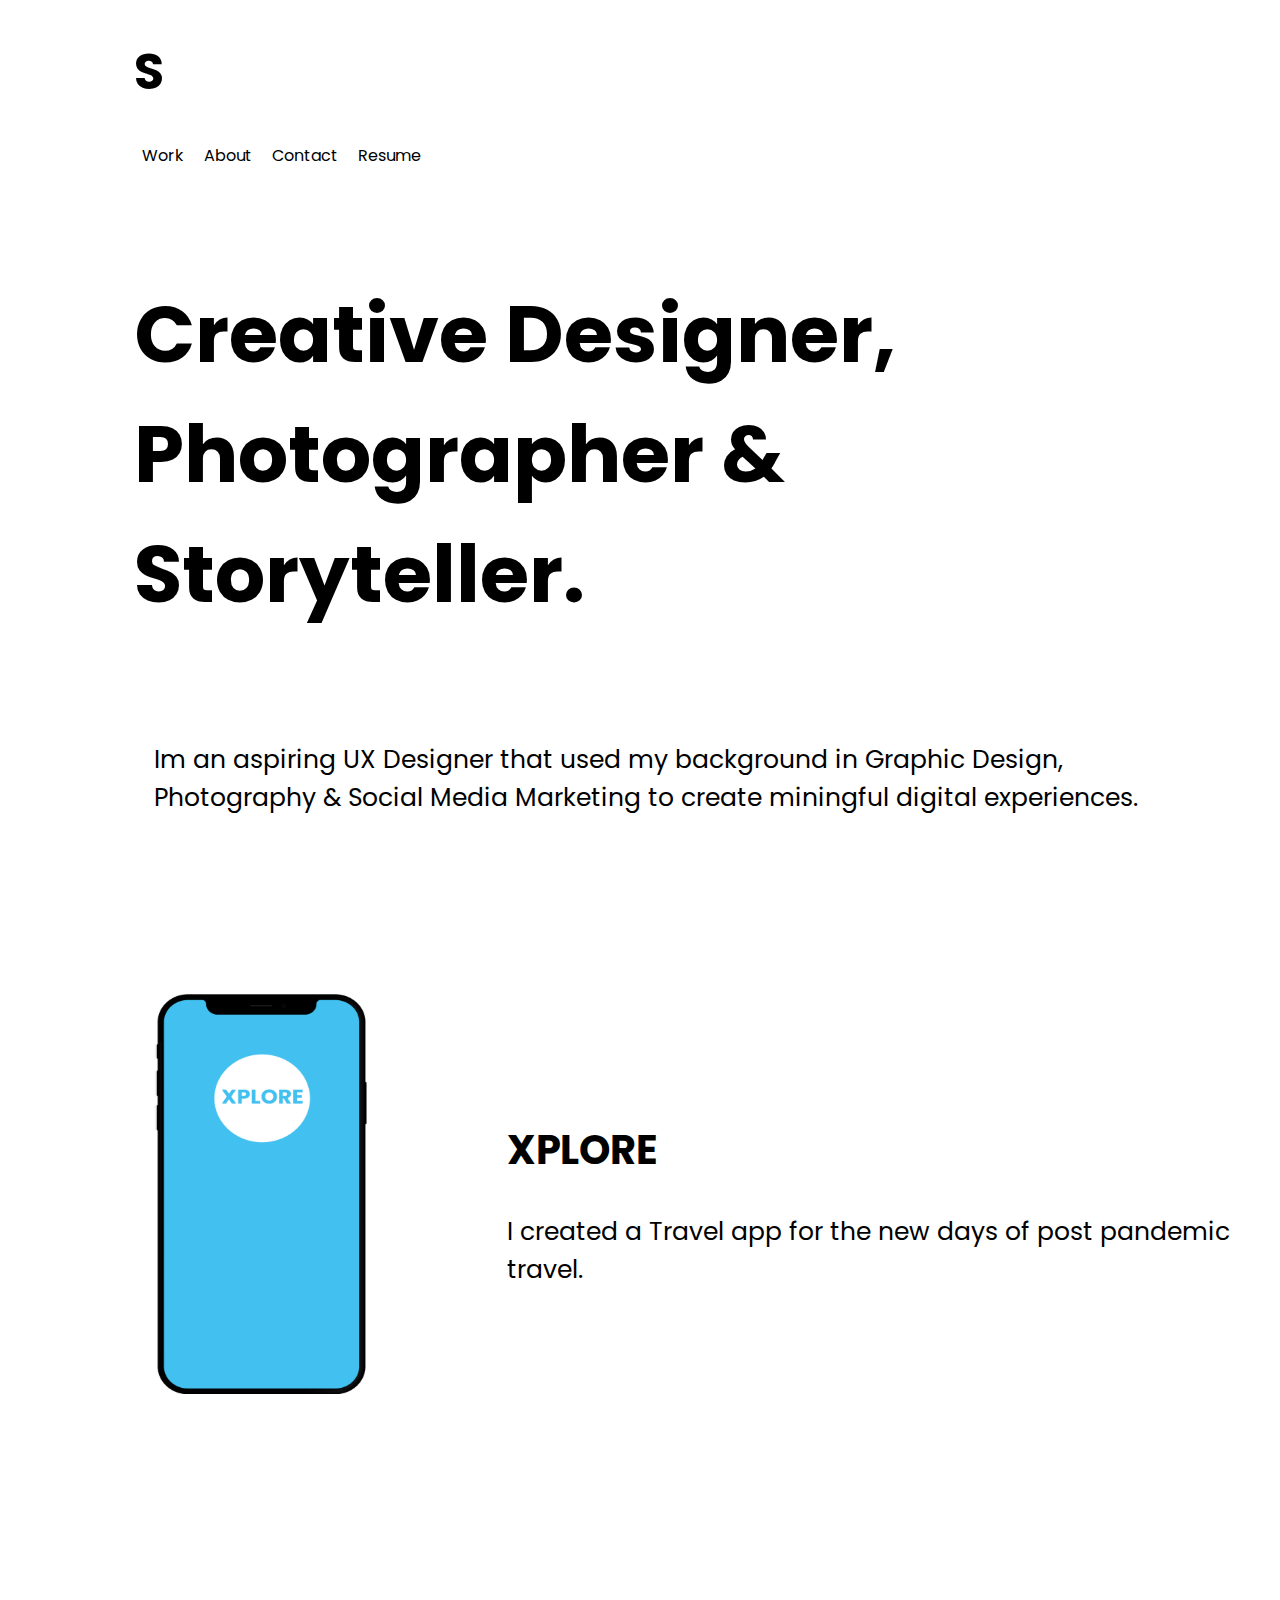
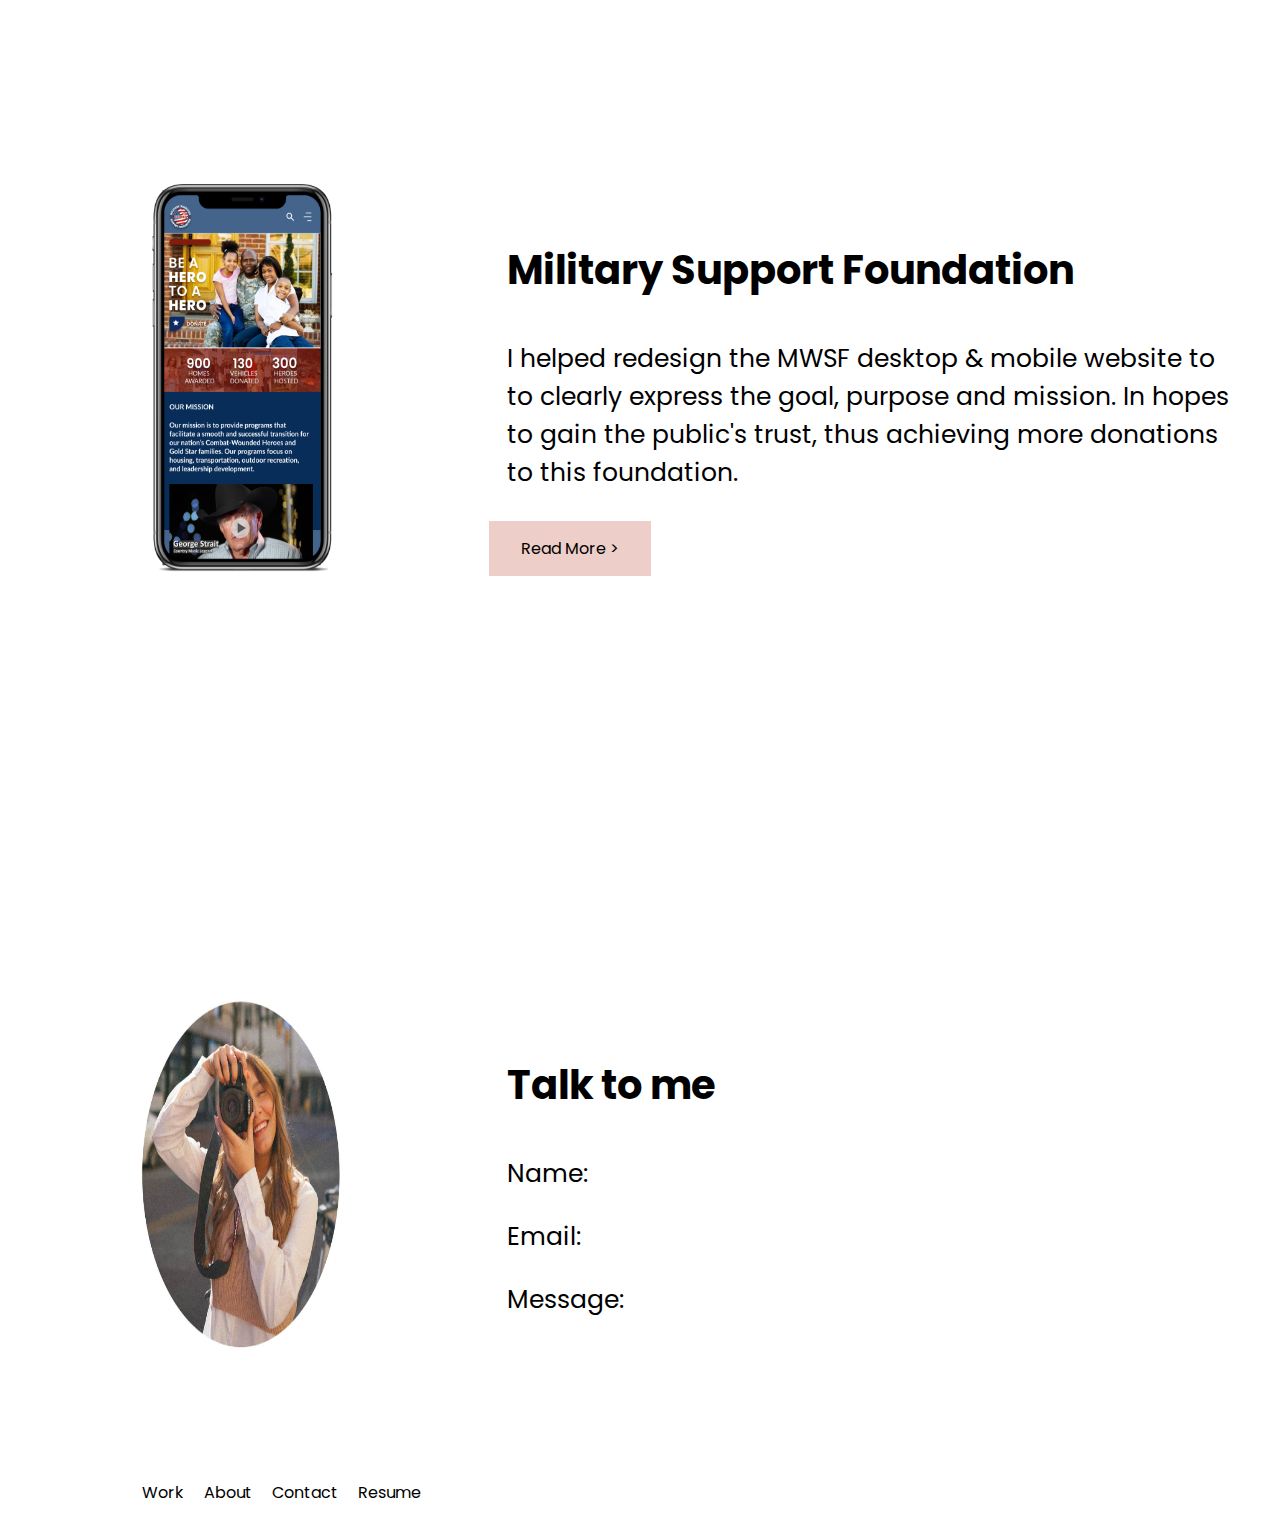
==== index.html @ 926d2c6d "Basic Wireframe & CSS" ====
<!DOCTYPE html> 
<html> 
<head>
    <link href="https://fonts.googleapis.com/css?family=Poppins:100,200,300,400,500,600,700,800,900&display=swap" rel="stylesheet">
<link href="./css/index.css" type="text/css" rel="stylesheet">

</head>
<body> 
    <header> 
        <div class="myLogo"> 
           <h1> S</h1> 
                </div>

        <nav id="inline-block">
            <ul>
                <li>Work</li>
                <li>About</li>
                <li>Contact</li>
                <li> Resume</li>
              </ul>  
                
            </nav>
     

    </header>
    
    <section class="herotitle">
       <h4> Creative Designer, <br>
        Photographer & Storyteller. </h4>
</h1>
<p>Im an aspiring UX Designer that used my background in Graphic Design,<br> Photography & Social Media Marketing to create miningful digital experiences. </p>

    </section>
<section>
    <div class="grid-container1">
        <div class="item1"><img src="images/xplore.png"></div>
        <div class="item2"><h2>XPLORE</h2> <p> I created a Travel app for the new days of post pandemic travel.</p> 
     
      </div>
 </section>



<section class="militarywarrior">
    <div class="grid-container2">
        <div class="item1"><img src="images/mwsf.png"></div>
        <div class="item2"><h3>Military Support Foundation</h3>
        <p>I helped redesign the MWSF desktop & mobile website to to clearly express the goal, purpose and mission. In hopes to gain the public's trust, thus achieving more donations to this foundation.   
<br>
        <div class="button"> 
            Read More > 
        </div>
    
    </div>
    </section>

    

        <section class="contact">
            <div class="grid-container2">
                <div class="item1"><img src="images/headshot.png"> </div>

                <div class="item2"><h3>Talk to me</h3> 
                    <p>Name: </p>
                    <p>Email:</p>
                    <p> Message:</p>
        </div>
    </section>
   
<footer>
    <ul>
        <li>Work</li>
        <li>About</li>
        <li>Contact</li>
        <li> Resume</li>
      </ul>  

</footer>
</body>































</html>
---- css/index.css ----
body {
    font-family: 'Poppins', sans-serif;
  }
  
ul {
    margin-left: auto;
    vertical-align: top;
    display: inline;
    width: 50%; 
    width: 80%;
    padding-left: 10%;
    padding-right: 20%;
  }


li {
    display: inline;
    padding: 8px;
  }

  .myLogo { 
    align-items: left;
    padding-left: 10%;
    padding-right: 20%;
    
}
.herotitle {
    width: 80%;
    height: 500px;
    padding-left: 10%;
    padding-right: 20%;
    align-items: center;
    padding-bottom: 5%;

}
h4 {
    font-size: 80px;
}
h1 {
    font-size: 50px;
}
h2 {
    font-size: 40px;
    text-align: left;
    padding-left: 20px;
}
h3{
    font-size: 40px;
    text-align: left;
    padding-left: 20px;
}
p {
    font-size: 25px;
    text-align: left;
    padding-left: 20px;
}

.grid-container1 { 
    display: grid;
    grid-template-columns: 25% 75%;
    grid-gap: 100px;
    width: 80%;
    height: 600px;
    padding-left: 10%;
    padding-right: 20%;
    align-items: center;
    padding-top: 5%;
   
}
.grid-container1 > div {
    text-align: center;
    padding: 20px 0;
    font-size: 30px;
    
  }


  img { 
width: 215px;
height: 400px;
  }

  .grid-container2 { 
    display: grid;
    grid-template-columns: 25% 75%;
    grid-gap: 100px;
    width: 80%;
    height: 600px;
    padding-left: 10%;
    padding-right: 20%;
    align-items: center;
    padding-top: 15%;
   
}
.grid-container2 > div {
    text-align: left;
    padding: 20px 0;
    font-size: 30px;
}

.button {
    background-color: #EECEC8;
    border-radius: none;
    color: black;
    padding: 15px 32px;
    text-align: center;
    text-decoration: none;
    display: inline-block;
    font-size: 16px;
    margin: 4px 2px;
    cursor: pointer;
    
    
  }
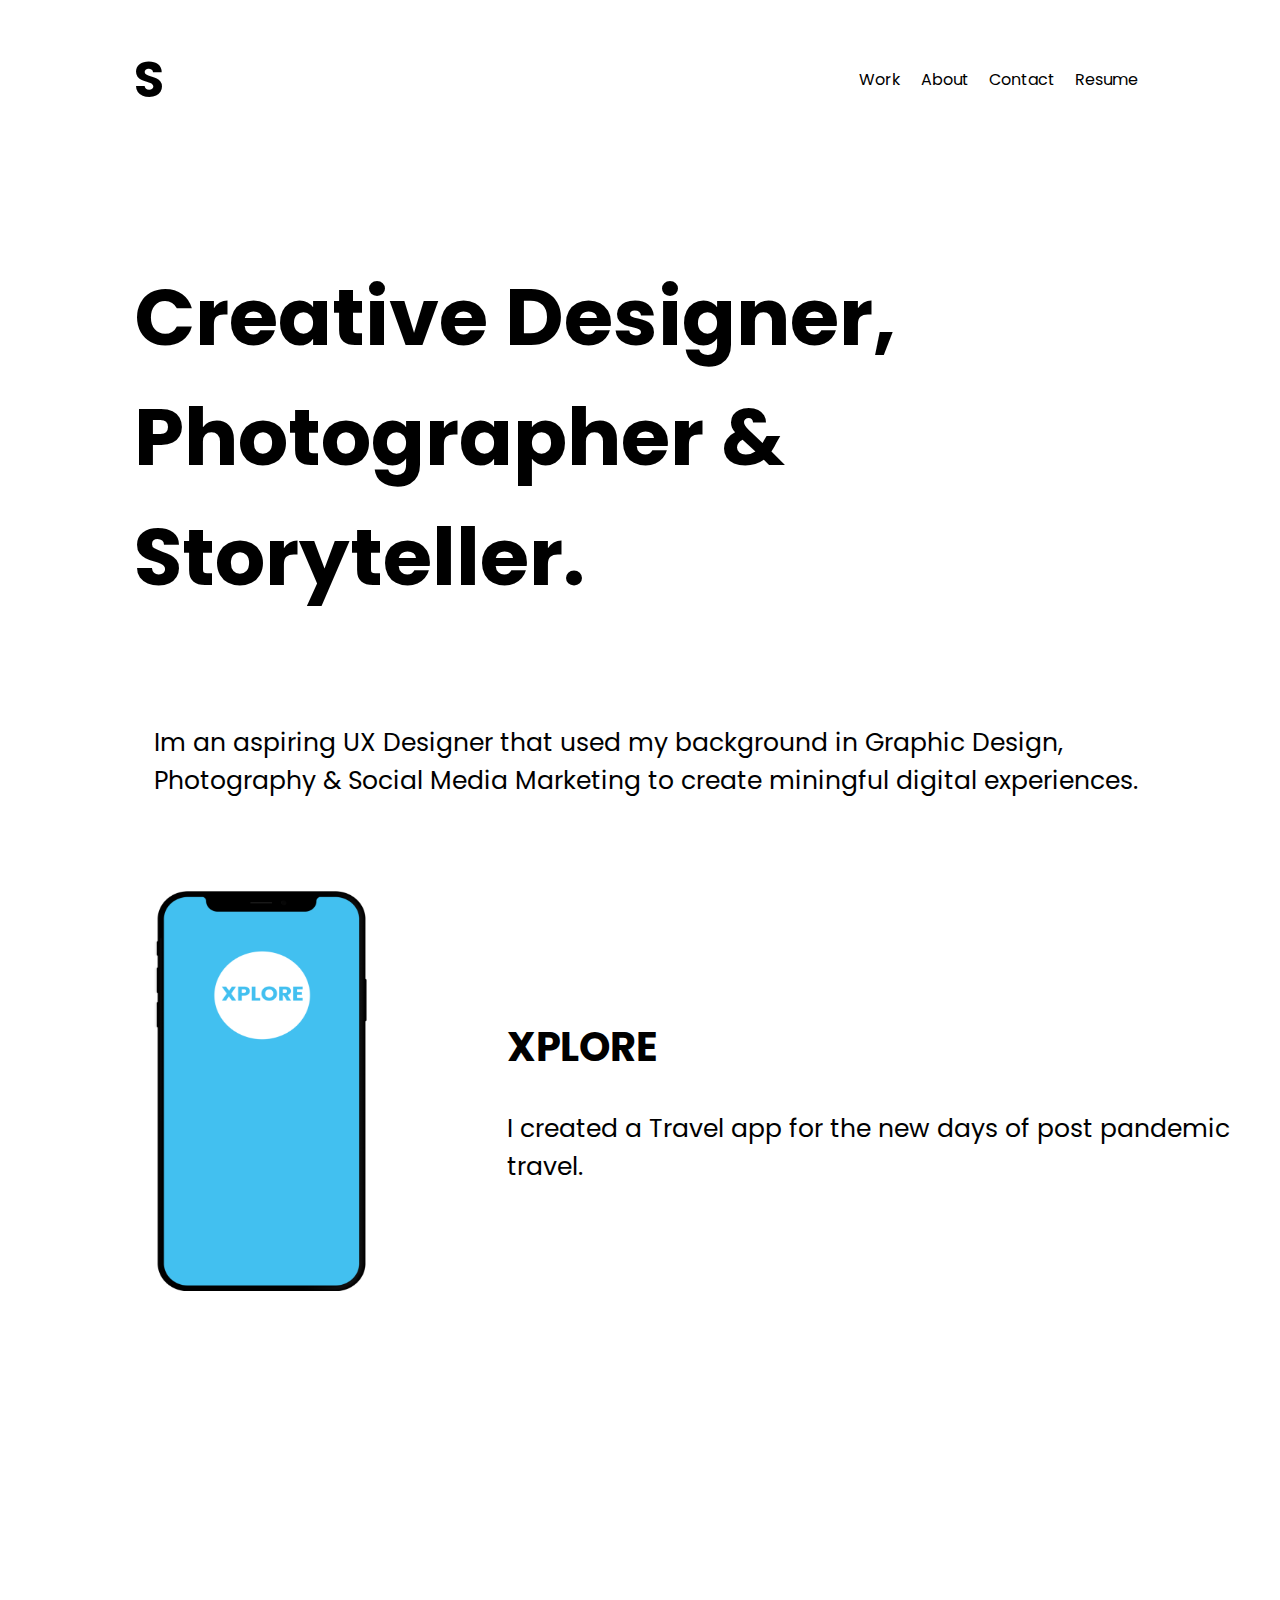
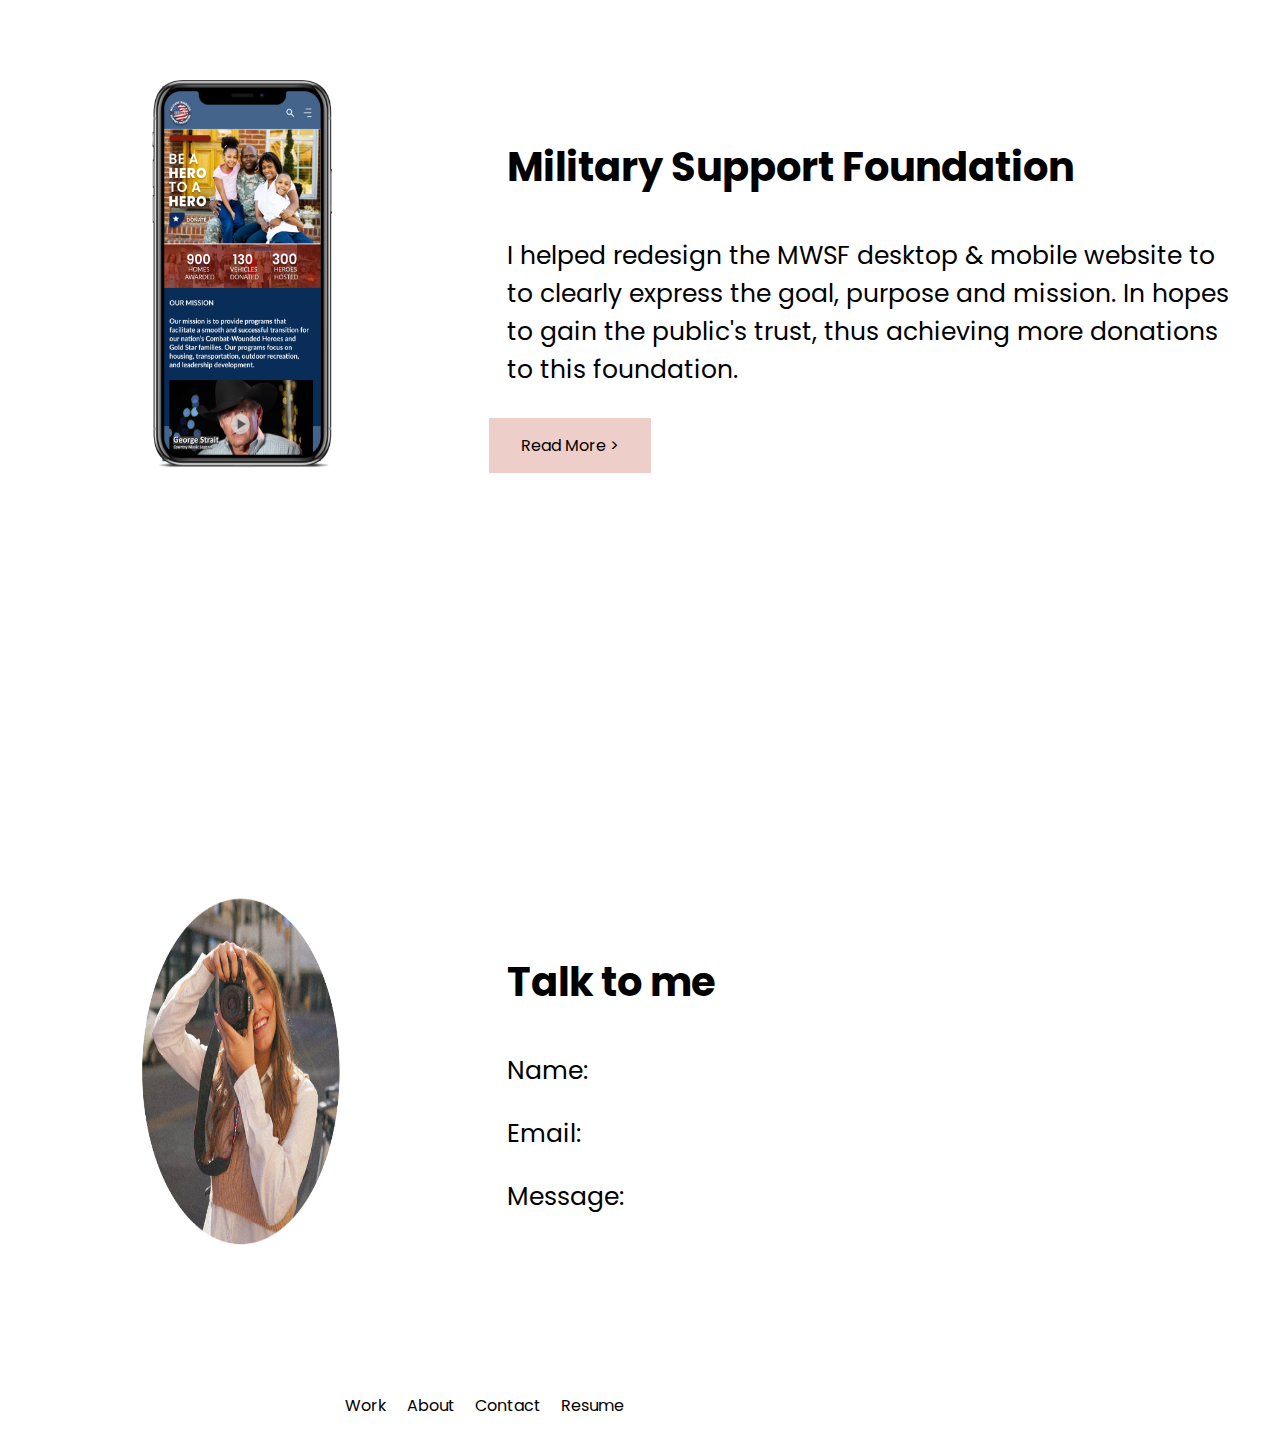
==== commit a40da8f4: "Navigation is placed Correctly" ====
--- a/index.html
+++ b/index.html
@@ -1,7 +1,7 @@
 <!DOCTYPE html> 
 <html> 
 <head>
-    <link href="https://fonts.googleapis.com/css?family=Poppins:100,200,300,400,500,600,700,800,900&display=swap" rel="stylesheet">
+<link href="https://fonts.googleapis.com/css?family=Poppins:100,200,300,400,500,600,700,800,900&display=swap" rel="stylesheet">
 <link href="./css/index.css" type="text/css" rel="stylesheet">
 
 </head>
--- a/css/index.css
+++ b/css/index.css
@@ -8,8 +8,6 @@
     display: inline;
     width: 50%; 
     width: 80%;
-    padding-left: 10%;
-    padding-right: 20%;
   }
 
 
@@ -20,8 +18,8 @@
 
   .myLogo { 
     align-items: left;
-    padding-left: 10%;
-    padding-right: 20%;
+    
+    
     
 }
 .herotitle {
@@ -30,7 +28,7 @@
     padding-left: 10%;
     padding-right: 20%;
     align-items: center;
-    padding-bottom: 5%;
+    padding-bottom: 20px;
 
 }
 h4 {
@@ -64,7 +62,7 @@
     padding-left: 10%;
     padding-right: 20%;
     align-items: center;
-    padding-top: 5%;
+    padding-top: 20px;
    
 }
 .grid-container1 > div {
@@ -73,7 +71,6 @@
     font-size: 30px;
     
   }
-
 
   img { 
 width: 215px;
@@ -101,7 +98,6 @@
 .button {
     background-color: #EECEC8;
     border-radius: none;
-    color: black;
     padding: 15px 32px;
     text-align: center;
     text-decoration: none;
@@ -111,4 +107,18 @@
     cursor: pointer;
     
     
-  }+  }
+header {
+    display: flex;
+    align-items: center;
+    justify-content: space-between;
+    margin-left: 10%;
+margin-right: 10%;
+}
+footer {
+        display: flex;
+        align-items: right;
+        justify-content: space-between;
+        margin-left: 10%;
+        margin-right: 10%;
+    }